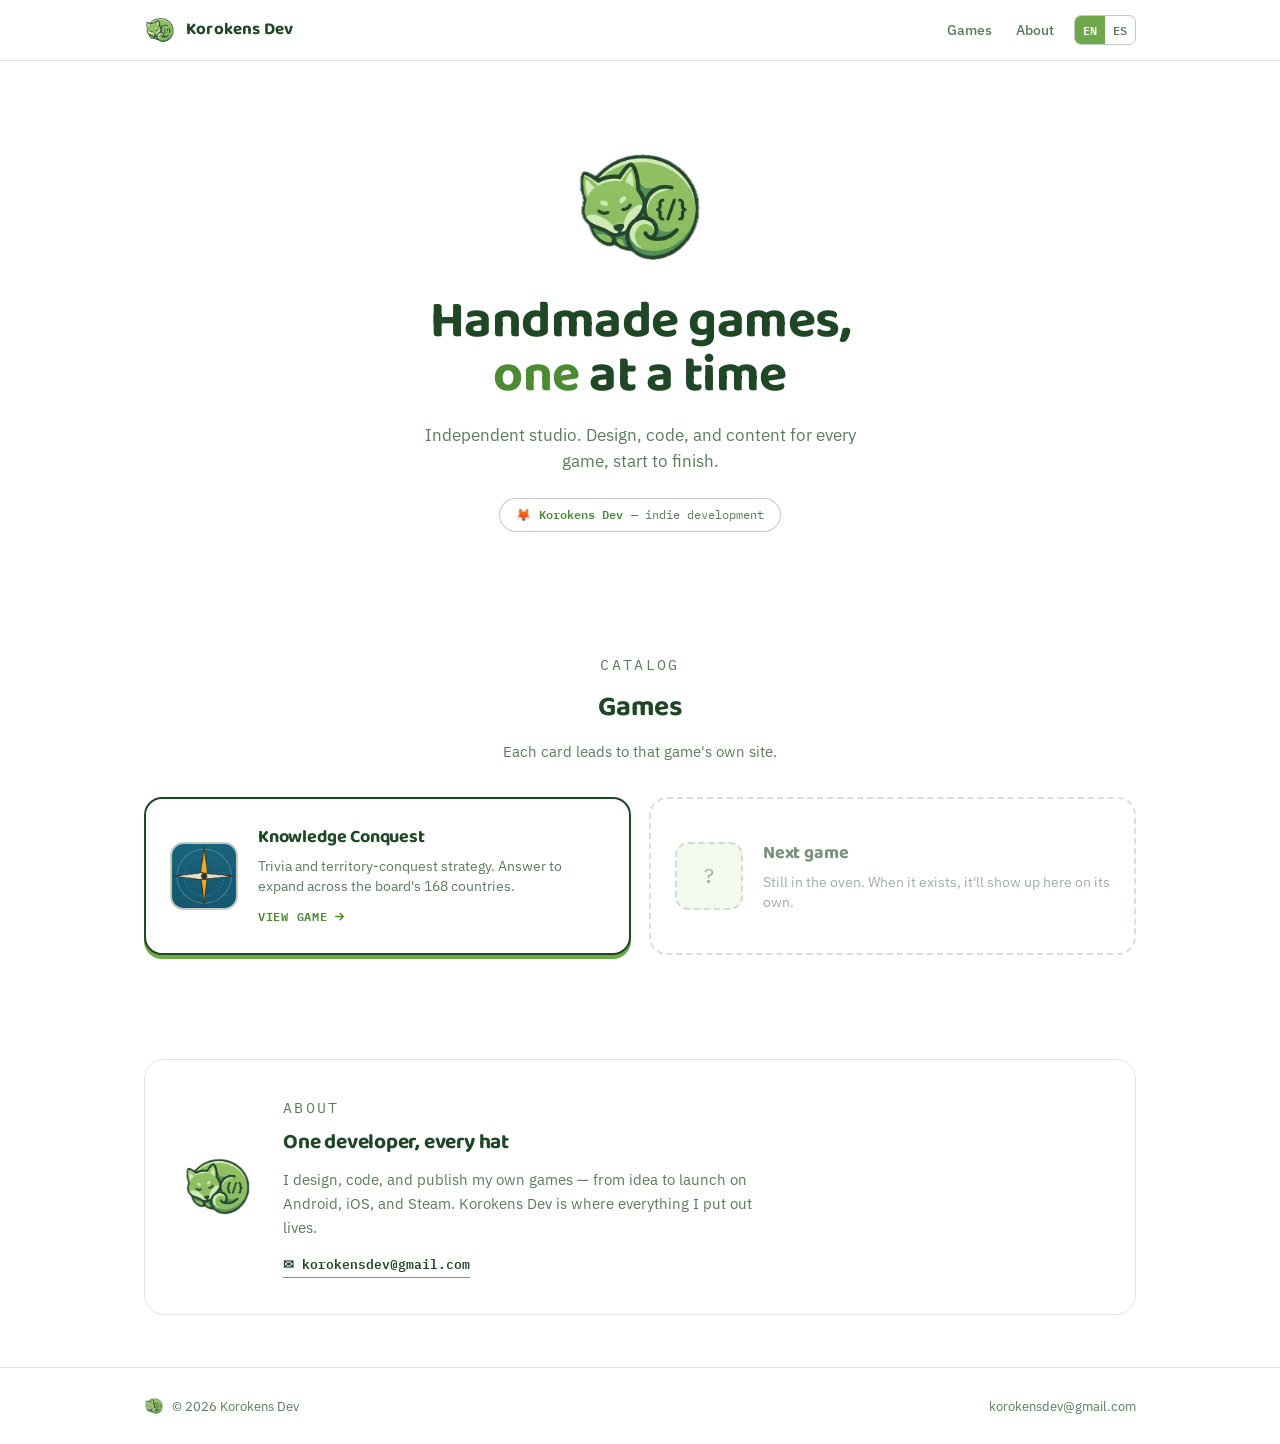
==== index.html @ 260965e8 "Sitio de Korokens Dev, con Knowledge Conquest" ====
<!doctype html>
<html lang="en">
<head>
<meta charset="utf-8">
<meta name="viewport" content="width=device-width, initial-scale=1">
<title>Korokens Dev — Indie game studio</title>
<meta name="description" content="Korokens Dev is an independent game studio. Design, code, and content for every game, start to finish.">
<link rel="canonical" href="https://korokensdev.example/">
<link rel="alternate" hreflang="en" href="https://korokensdev.example/">
<link rel="alternate" hreflang="es" href="https://korokensdev.example/es/">
<link rel="alternate" hreflang="x-default" href="https://korokensdev.example/">
<link rel="icon" type="image/png" sizes="32x32" href="/assets/favicon-32.png">
<link rel="icon" type="image/png" sizes="16x16" href="/assets/favicon-16.png">
<link rel="apple-touch-icon" href="/assets/apple-touch-icon.png">
<link rel="preconnect" href="https://fonts.googleapis.com">
<link rel="preconnect" href="https://fonts.gstatic.com" crossorigin>
<link href="https://fonts.googleapis.com/css2?family=Baloo+2:wght@500;600;700;800&family=IBM+Plex+Sans:wght@400;500;600;700&family=IBM+Plex+Mono:wght@500;600&display=swap" rel="stylesheet">
<link rel="stylesheet" href="/styles.css">
</head>
<body>
<nav class="nav">
  <div class="nav-inner">
    <a class="brand" href="/">
      <img src="/assets/fox-icon.png" alt="">
      <span>Korokens Dev</span>
    </a>
    <div class="nav-right">
      <ul class="nav-links">
        <li><a href="/#games">Games</a></li>
        <li><a href="/#about">About</a></li>
      </ul>
      <div class="lang-switch">
        <a href="/" class="on">EN</a>
        <a href="/es/" class="">ES</a>
      </div>
    </div>
  </div>
</nav>

<header class="hero">
  <div class="wrap">
    <img class="hero-icon" src="/assets/fox-icon.png" alt="Korokens Dev">
    <h1>Handmade games,<br><span class="accent">one</span> at a time</h1>
    <p class="sub">Independent studio. Design, code, and content for every game, start to finish.</p>
    <span class="tag">🦊 <b>Korokens Dev</b> — indie development</span>
  </div>
</header>

<main class="wrap">
  <section class="section" id="games">
    <div class="section-head">
      <p class="eyebrow">Catalog</p>
      <h2>Games</h2>
      <p>Each card leads to that game's own site.</p>
    </div>
    <div class="games">
      <a class="game-card" href="/knowledge-conquest/">
        <img class="thumb" src="/knowledge-conquest/assets/logo.png" alt="">
        <div class="info">
          <h3>Knowledge Conquest</h3>
          <p>Trivia and territory-conquest strategy. Answer to expand across the board's 168 countries.</p>
          <span class="cta">View game
            <svg viewBox="0 0 24 24" fill="none" stroke="currentColor" stroke-width="2.4"><path d="M5 12h14M13 6l6 6-6 6" stroke-linecap="round" stroke-linejoin="round"/></svg>
          </span>
        </div>
      </a>
      <div class="game-card soon">
        <div class="thumb">?</div>
        <div class="info">
          <h3>Next game</h3>
          <p>Still in the oven. When it exists, it'll show up here on its own.</p>
        </div>
      </div>
    </div>
  </section>

  <section class="section" id="about">
    <div class="about">
      <img src="/assets/fox-icon.png" alt="">
      <div class="about-text">
        <p class="eyebrow" style="margin-bottom:6px">About</p>
        <h2>One developer, every hat</h2>
        <p>I design, code, and publish my own games — from idea to launch on Android, iOS, and Steam. Korokens Dev is where everything I put out lives.</p>
        <a class="mail" href="mailto:korokensdev@gmail.com">✉ korokensdev@gmail.com</a>
      </div>
    </div>
  </section>
</main>

<footer>
  <div class="wrap foot-inner">
    <div class="foot-brand">
      <img src="/assets/fox-icon.png" alt="">
      <span>&copy; 2026 Korokens Dev</span>
    </div>
    <span>korokensdev@gmail.com</span>
  </div>
</footer>

</body>
</html>
---- styles.css ----
:root{
  --white:#FFFFFF; --paper:#FEFEFC;
  --mint:#EEF6E6;
  --green:#6FA84A; --green-deep:#4C8A34;
  --ink:#1F4726; --ink-soft:#5C7A5E;
  --line:rgba(31,71,38,.14); --line-strong:rgba(31,71,38,.28);

  --f-display:'Baloo 2',system-ui,sans-serif;
  --f-body:'IBM Plex Sans',system-ui,sans-serif;
  --f-mono:'IBM Plex Mono',ui-monospace,Menlo,monospace;
}

*{box-sizing:border-box;}
html{scroll-behavior:smooth;}
body{margin:0;background:var(--white);color:var(--ink);font-family:var(--f-body);
  line-height:1.6;-webkit-font-smoothing:antialiased;overflow-x:hidden;}
img{max-width:100%;display:block;}
a{color:inherit;}
.wrap{max-width:1040px;margin:0 auto;padding:0 24px;}
h1,h2,h3{font-family:var(--f-display);font-weight:700;margin:0;text-wrap:balance;letter-spacing:-.01em;}
p{margin:0;}

.eyebrow{font-family:var(--f-mono);font-size:11.5px;letter-spacing:.16em;text-transform:uppercase;
  color:var(--green-deep);margin:0 0 10px;}

/* NAV */
.nav{position:sticky;top:0;z-index:20;backdrop-filter:blur(10px);
  background:color-mix(in srgb, var(--white) 86%, transparent);border-bottom:1px solid var(--line);}
.nav-inner{max-width:1040px;margin:0 auto;padding:14px 24px;display:flex;align-items:center;
  justify-content:space-between;}
.brand{display:flex;align-items:center;gap:10px;text-decoration:none;color:var(--ink);}
.brand img{width:32px;height:32px;object-fit:contain;}
.brand span{font-family:var(--f-display);font-weight:700;font-size:17px;letter-spacing:.01em;}
.nav-links{display:none;gap:24px;list-style:none;margin:0;padding:0;font-size:14px;font-weight:500;}
.nav-links a{text-decoration:none;color:var(--ink-soft);}
.nav-links a:hover{color:var(--ink);}
@media (min-width:640px){.nav-links{display:flex;}}
.lang-switch{display:flex;font-family:var(--f-mono);font-size:11.5px;font-weight:600;
  border:1.5px solid var(--line-strong);border-radius:7px;overflow:hidden;margin-left:20px;}
.lang-switch a{padding:5px 8px;text-decoration:none;color:var(--ink-soft);}
.lang-switch a.on{background:var(--green);color:var(--white);}
.nav-right{display:flex;align-items:center;}

/* HERO */
.hero{padding:84px 0 60px;text-align:center;}
.hero-icon{width:140px;height:auto;margin:0 auto 26px;display:block;}
.hero h1{font-size:clamp(34px,5.4vw,52px);line-height:1.05;}
.hero h1 .accent{color:var(--green-deep);}
.hero .sub{margin:18px auto 0;max-width:46ch;font-size:16.5px;color:var(--ink-soft);}
.hero .tag{margin-top:24px;display:inline-flex;align-items:center;gap:8px;
  font-family:var(--f-mono);font-size:12px;color:var(--ink-soft);
  background:var(--white);border:1.5px solid var(--line-strong);border-radius:999px;padding:6px 16px;}
.hero .tag b{color:var(--green-deep);font-weight:600;}

/* SECCIONES */
.section{padding:52px 0;}
.section-head{max-width:520px;margin:0 auto 34px;text-align:center;}
.section-head h2{font-size:clamp(23px,3.2vw,28px);}
.section-head p{margin-top:9px;color:var(--ink-soft);font-size:14.5px;}

.games{display:grid;grid-template-columns:repeat(auto-fit,minmax(300px,1fr));gap:18px;}
.game-card{
  display:flex;align-items:center;gap:20px;background:var(--white);
  border:2px solid var(--ink);border-radius:18px;padding:24px;
  box-shadow:0 4px 0 var(--green);text-decoration:none;color:var(--ink);
  transition:transform .15s ease;
}
.game-card:hover{transform:translateY(-3px);}
.game-card .thumb{width:68px;height:68px;border-radius:20%;flex:none;object-fit:cover;
  border:2px solid var(--line-strong);}
.game-card .info{flex:1;min-width:0;}
.game-card h3{font-size:18px;margin-bottom:4px;}
.game-card p{font-size:13.5px;color:var(--ink-soft);line-height:1.5;}
.game-card .cta{margin-top:11px;display:inline-flex;align-items:center;gap:6px;
  font-family:var(--f-mono);font-size:12px;font-weight:600;color:var(--green-deep);
  text-transform:uppercase;letter-spacing:.06em;}
.game-card .cta svg{width:13px;height:13px;transition:transform .15s ease;}
.game-card:hover .cta svg{transform:translateX(3px);}

.game-card.soon{opacity:.6;border:2px dashed var(--line-strong);box-shadow:none;pointer-events:none;}
.game-card.soon .thumb{background:var(--mint);display:flex;align-items:center;justify-content:center;
  font-family:var(--f-mono);font-size:20px;color:var(--ink-soft);border:2px dashed var(--line-strong);}

/* ABOUT */
.about{border:1.5px solid var(--line);border-radius:20px;padding:36px;
  display:flex;gap:28px;align-items:center;flex-wrap:wrap;}
.about img{width:74px;height:74px;object-fit:contain;flex:none;}
.about-text{flex:1;min-width:240px;}
.about h2{font-size:21px;margin-bottom:9px;}
.about p{font-size:14.5px;color:var(--ink-soft);line-height:1.65;max-width:56ch;}
.about a.mail{margin-top:14px;display:inline-flex;align-items:center;gap:7px;
  font-family:var(--f-mono);font-size:13px;font-weight:600;color:var(--ink);
  text-decoration:none;border-bottom:1.5px solid var(--green);padding-bottom:2px;}

footer{border-top:1px solid var(--line);padding:28px 0;}
.foot-inner{display:flex;justify-content:space-between;align-items:center;flex-wrap:wrap;gap:12px;
  font-size:12.5px;color:var(--ink-soft);}
.foot-brand{display:flex;align-items:center;gap:8px;}
.foot-brand img{width:20px;height:20px;object-fit:contain;}

@media (max-width:640px){
  .hero{padding:60px 0 44px;}
  .about{padding:28px 22px;flex-direction:column;text-align:center;}
  .about img{margin:0 auto;}
}
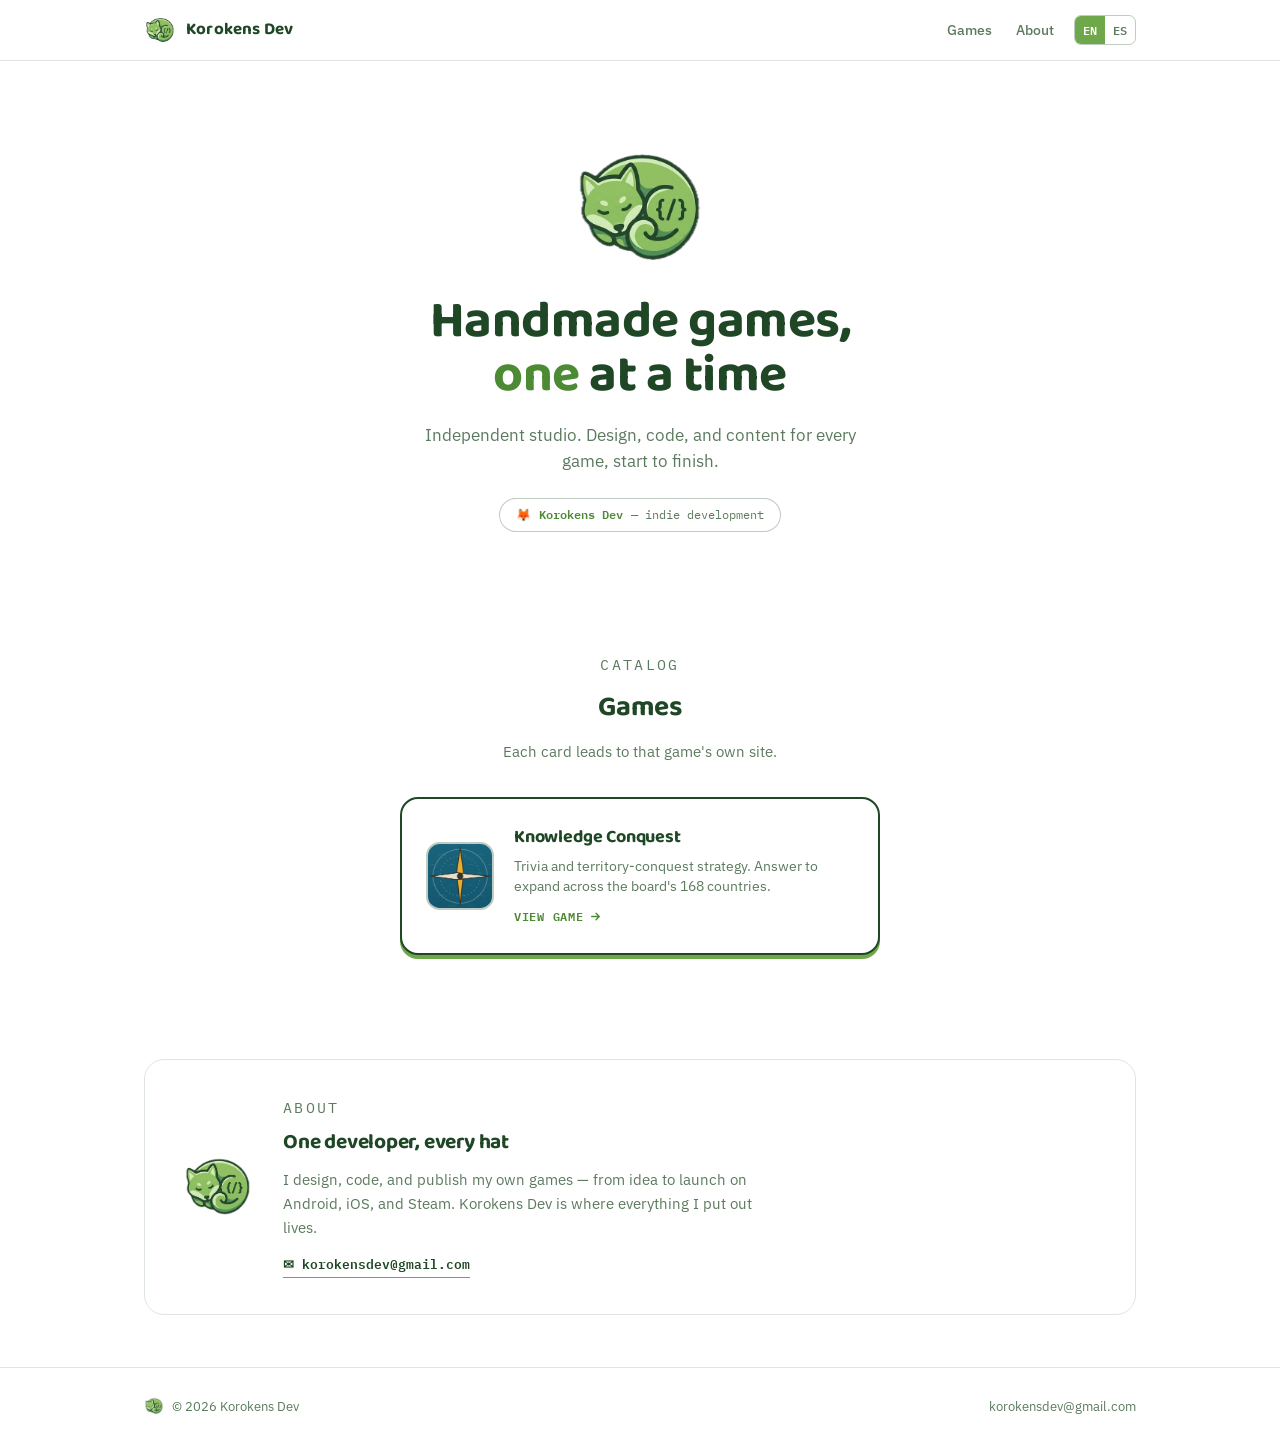
==== commit 8b7118a2: "Quitar el aviso de próximo juego y sumar créditos de fotos de Wikimedia El segundo juego aún no exis" ====
--- a/index.html
+++ b/index.html
@@ -5,10 +5,10 @@
 <meta name="viewport" content="width=device-width, initial-scale=1">
 <title>Korokens Dev — Indie game studio</title>
 <meta name="description" content="Korokens Dev is an independent game studio. Design, code, and content for every game, start to finish.">
-<link rel="canonical" href="https://korokensdev.example/">
-<link rel="alternate" hreflang="en" href="https://korokensdev.example/">
-<link rel="alternate" hreflang="es" href="https://korokensdev.example/es/">
-<link rel="alternate" hreflang="x-default" href="https://korokensdev.example/">
+<link rel="canonical" href="https://korokensdev.com/">
+<link rel="alternate" hreflang="en" href="https://korokensdev.com/">
+<link rel="alternate" hreflang="es" href="https://korokensdev.com/es/">
+<link rel="alternate" hreflang="x-default" href="https://korokensdev.com/">
 <link rel="icon" type="image/png" sizes="32x32" href="/assets/favicon-32.png">
 <link rel="icon" type="image/png" sizes="16x16" href="/assets/favicon-16.png">
 <link rel="apple-touch-icon" href="/assets/apple-touch-icon.png">
@@ -64,13 +64,6 @@
           </span>
         </div>
       </a>
-      <div class="game-card soon">
-        <div class="thumb">?</div>
-        <div class="info">
-          <h3>Next game</h3>
-          <p>Still in the oven. When it exists, it'll show up here on its own.</p>
-        </div>
-      </div>
     </div>
   </section>
 
--- a/styles.css
+++ b/styles.css
@@ -58,7 +58,7 @@
 .section-head h2{font-size:clamp(23px,3.2vw,28px);}
 .section-head p{margin-top:9px;color:var(--ink-soft);font-size:14.5px;}
 
-.games{display:grid;grid-template-columns:repeat(auto-fit,minmax(300px,1fr));gap:18px;}
+.games{display:grid;grid-template-columns:repeat(auto-fit,minmax(300px,480px));gap:18px;justify-content:center;}
 .game-card{
   display:flex;align-items:center;gap:20px;background:var(--white);
   border:2px solid var(--ink);border-radius:18px;padding:24px;
@@ -76,10 +76,6 @@
   text-transform:uppercase;letter-spacing:.06em;}
 .game-card .cta svg{width:13px;height:13px;transition:transform .15s ease;}
 .game-card:hover .cta svg{transform:translateX(3px);}
-
-.game-card.soon{opacity:.6;border:2px dashed var(--line-strong);box-shadow:none;pointer-events:none;}
-.game-card.soon .thumb{background:var(--mint);display:flex;align-items:center;justify-content:center;
-  font-family:var(--f-mono);font-size:20px;color:var(--ink-soft);border:2px dashed var(--line-strong);}
 
 /* ABOUT */
 .about{border:1.5px solid var(--line);border-radius:20px;padding:36px;
